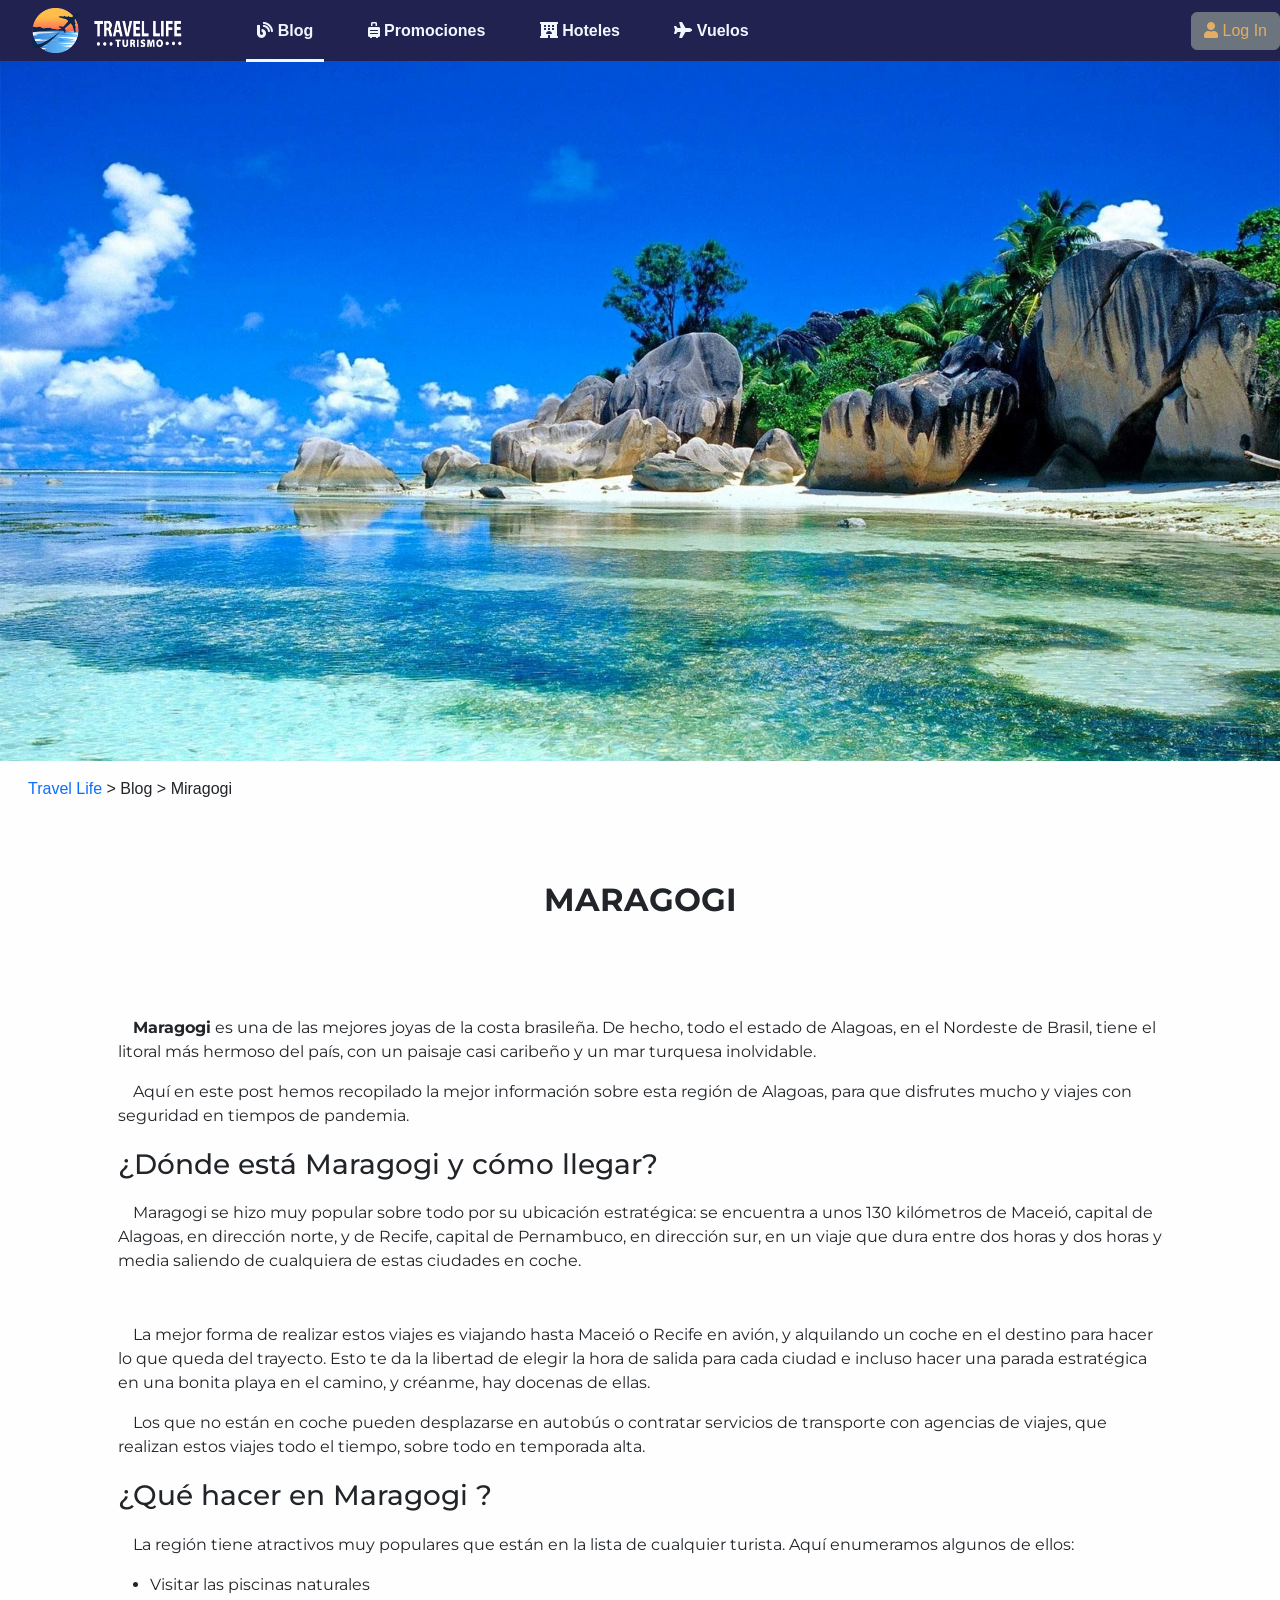
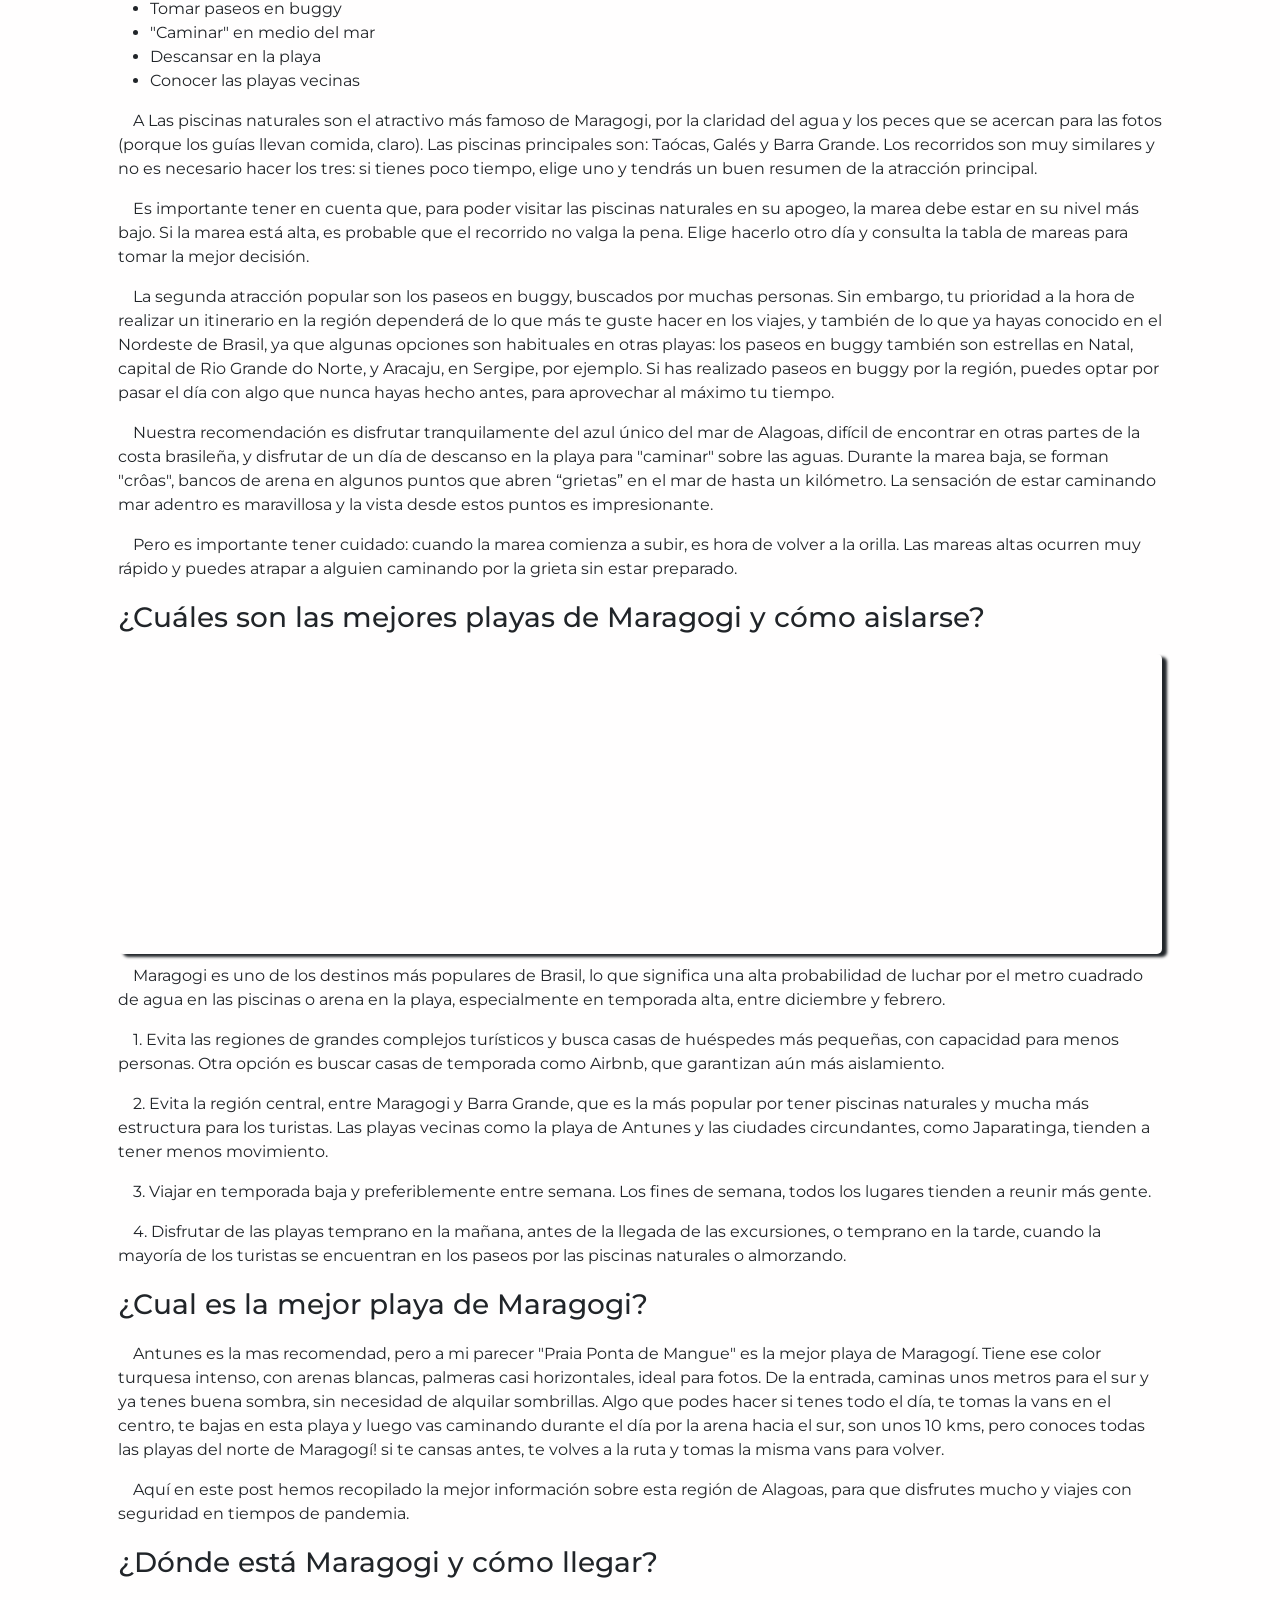
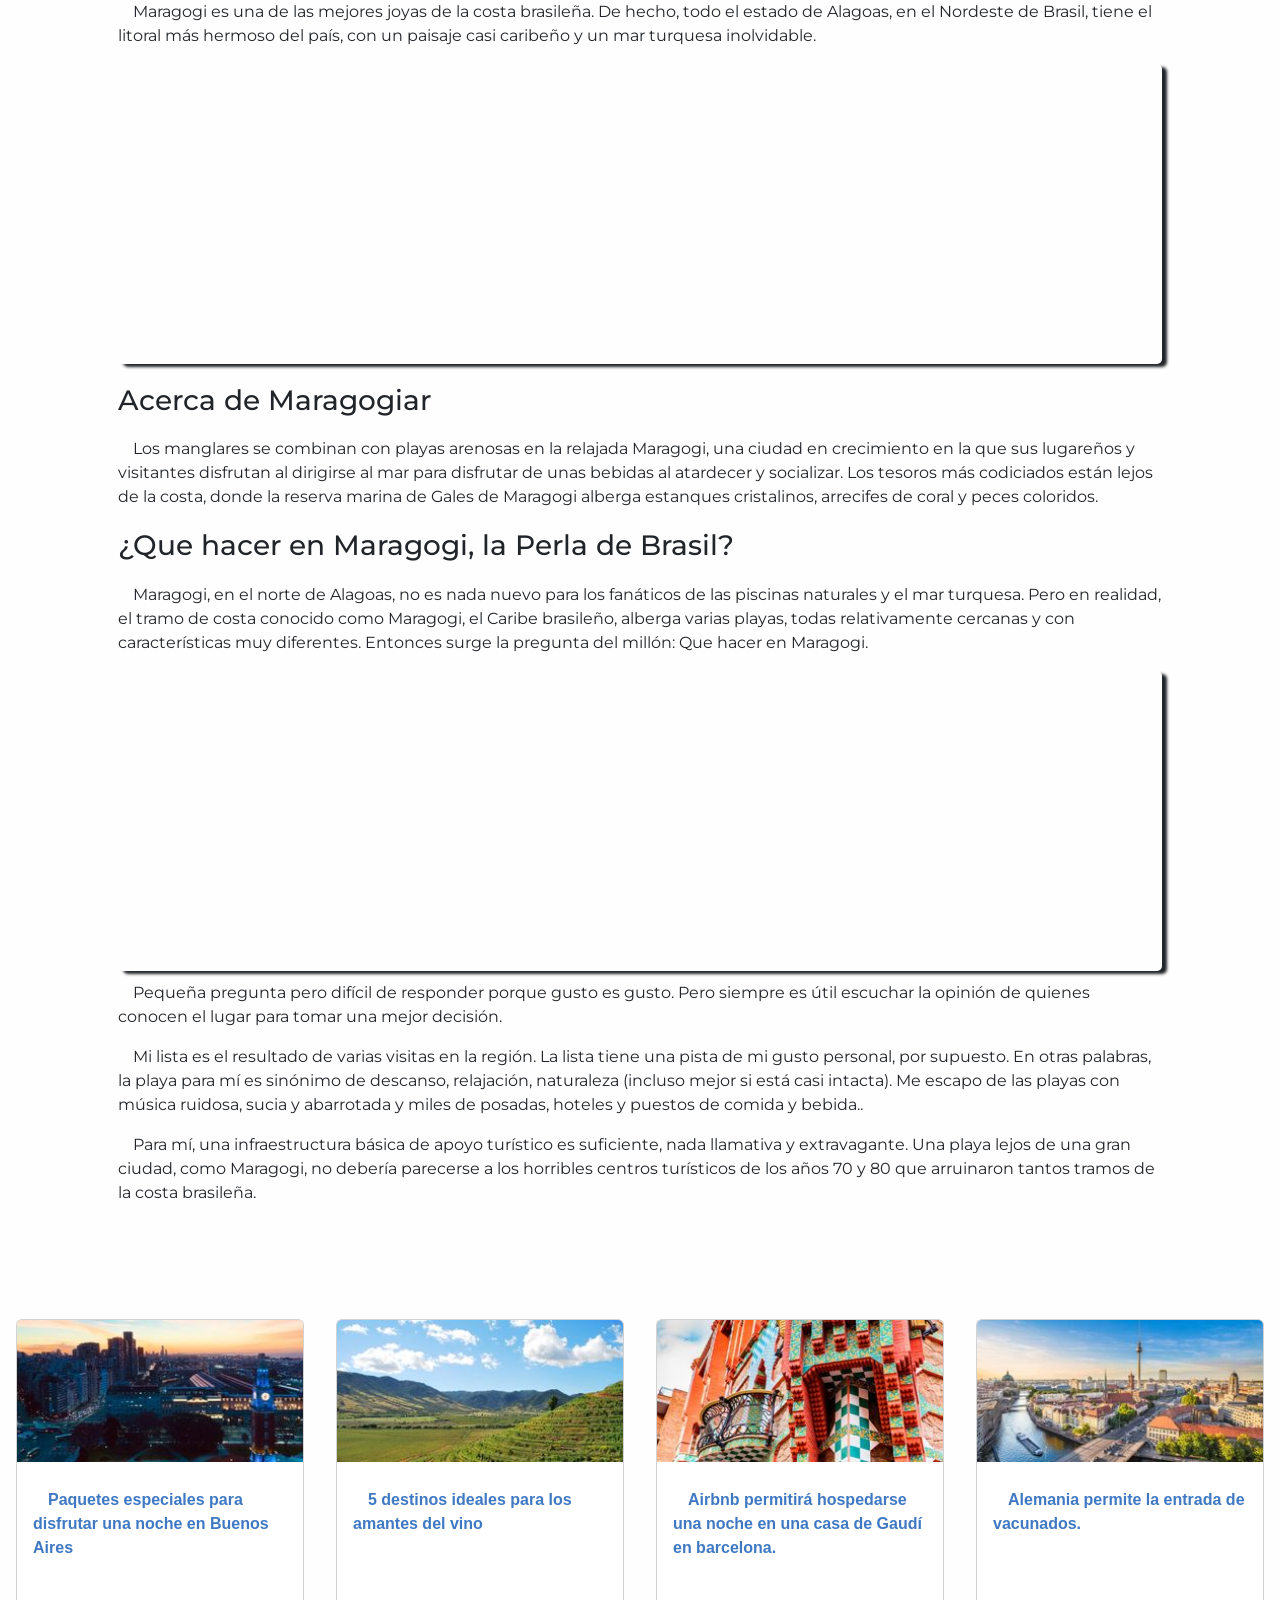
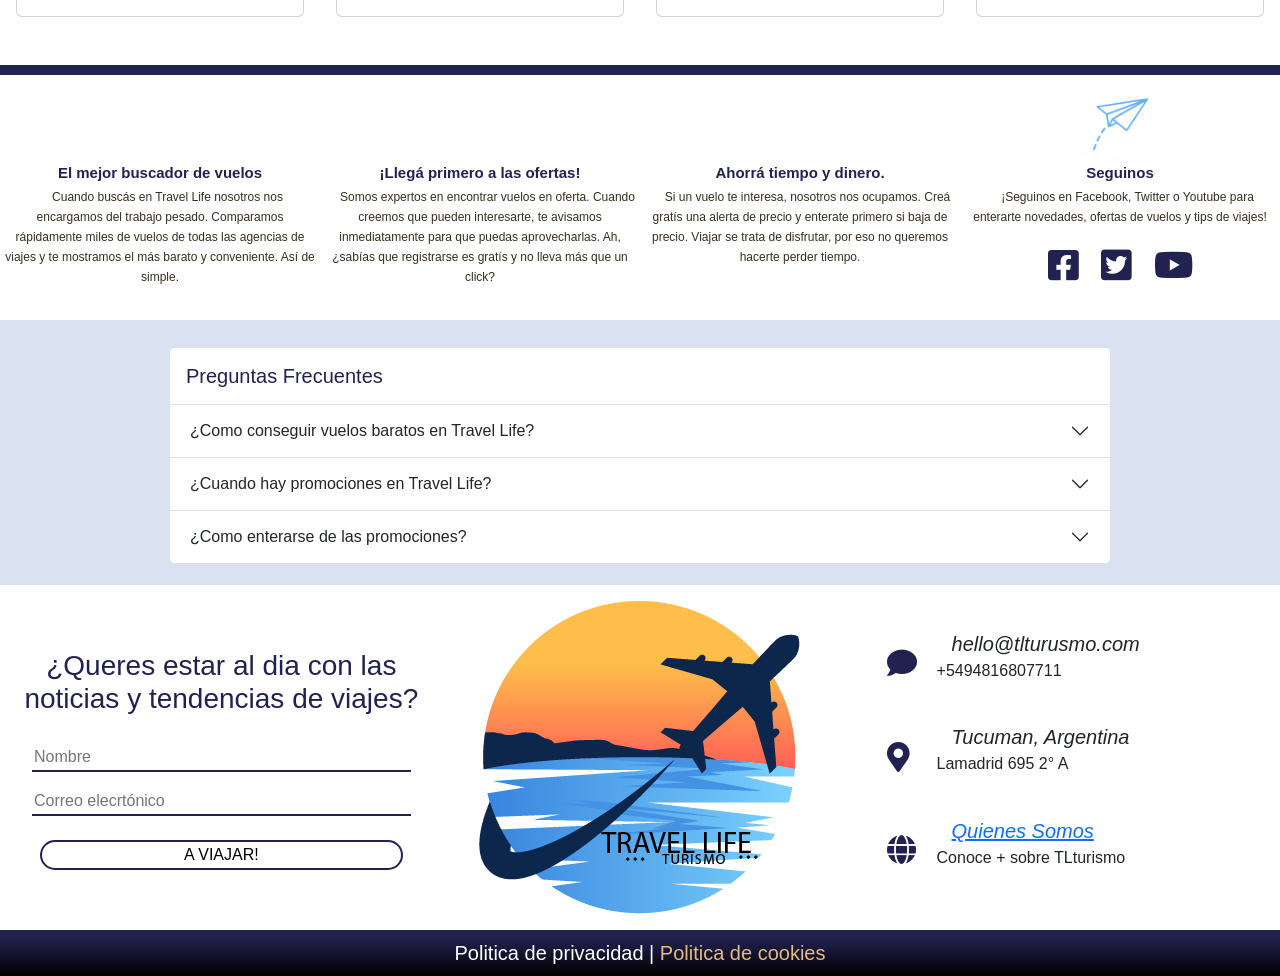
==== noticias.html @ 660c4447 "primer commit" ====
<!DOCTYPE html>
<html lang="en">

<head>

    <link rel="stylesheet" href="https://cdnjs.cloudflare.com/ajax/libs/font-awesome/5.15.3/css/all.min.css"
        integrity="sha512-iBBXm8fW90+nuLcSKlbmrPcLa0OT92xO1BIsZ+ywDWZCvqsWgccV3gFoRBv0z+8dLJgyAHIhR35VZc2oM/gI1w=="
        crossorigin="anonymous" referrerpolicy="no-referrer" />
    <link rel="preconnect" href="https://fonts.googleapis.com">
    <link rel="preconnect" href="https://fonts.gstatic.com" crossorigin>
    <link href="https://fonts.googleapis.com/css2?family=Montserrat:wght@200;300&display=swap" rel="stylesheet">
    <link rel="preconnect" href="https://fonts.googleapis.com">
    <link rel="preconnect" href="https://fonts.gstatic.com" crossorigin>
    <link href="https://fonts.googleapis.com/css2?family=Montserrat:wght@200;300&display=swap" rel="stylesheet">
    <meta charset="UTF-8">
    <meta http-equiv="X-UA-Compatible" content="IE=edge">
    <meta name="viewport" content="width=device-width, initial-scale=1.0">

    <link href="https://cdn.jsdelivr.net/npm/bootstrap@5.0.2/dist/css/bootstrap.min.css" rel="stylesheet"
        integrity="sha384-EVSTQN3/azprG1Anm3QDgpJLIm9Nao0Yz1ztcQTwFspd3yD65VohhpuuCOmLASjC" crossorigin="anonymous">
    <link rel="stylesheet" href="./noticias.css">
    <link rel="preconnect" href="https://fonts.googleapis.com">
    <link rel="preconnect" href="https://fonts.gstatic.com" crossorigin>
    <link href="https://fonts.googleapis.com/css2?family=Montserrat:wght@200&display=swap" rel="stylesheet">
    <title>TL Blog</title>
    <link rel="icon" href="./IMGProyecto/Logo/LOGO-FOOTER.png">
</head>

<body class="body">

    <!-- SECCION NAVBAR -->
    <section class="sticky-top">
        <nav class="navbar navbar-expand-lg navbar-light container-fluid barra-nav">
            <div class="me-5 ">
                <a href=""><img class="logo" src="./IMGProyecto/Logo/LOGO-NAVBAR.png" alt="logo"></a>
            </div>
            <button class="navbar-toggler bg-light" type="button" data-bs-toggle="collapse"
                data-bs-target="#navbarSupportedContent" aria-controls="navbarSupportedContent" aria-expanded="false"
                aria-label="Toggle navigation">
                <span class="navbar-toggler-icon bg-light"></span>
            </button>
            <div class="collapse navbar-collapse" id="navbarSupportedContent">
                <ul class="navbar-nav me-auto mb-2 ml-auto mb-lg-0">
                    <li class="nav-item  my-2 me-2 mx-lg-3">
                        <a class="barra-link1" href="./blog.html">
                            <i class="fas fa-blog"></i>
                            <b>Blog</b> </a>
                    </li>
                    <li class="nav-item my-2 me-2 mx-lg-3">
                        <a class="barra-link" href="./promociones.html">
                            <i class="fas fa-suitcase-rolling"></i>
                            <b>Promociones</b> </a>
                    </li>
                    <li class="nav-item my-2 me-2 mx-lg-3">
                        <a class=" barra-link" href="./hoteles.html">
                            <i class="fas fa-hotel"></i>
                            <b>Hoteles</b></a>
                    </li>
                    <li class="nav-item my-2 me-2 mx-lg-3">
                        <a class=" barra-link" href="./vuelos.html">
                            <i class="fas fa-plane"></i>
                            <b>Vuelos</b></a>
                    </li>
                </ul>
                <div>
                    <button class="btn btn-secondary" type="button" style="color: rgb(228, 173, 101);"
                        data-bs-toggle="modal" data-bs-target="#exampleModalToggle">
                        <i class="fas fa-user"></i> Log In
                    </button>
                </div>
            </div>
        </nav>
    </section>


    <header class="header1 ">
        <div class="fondo-header ">

        </div>
    </header>
    <main>
        <!-- break BLOG -->
        <div class="row m-3">
            <div class="col-lg-12">
                <a href="" style="text-decoration: none;">Travel Life</a>
                <span>></span>
                <span>Blog</span>
                <span>></span>
                <span>Miragogi</span>
            </div>
        </div>

        <article class="container p-5 ">

            <h2 class="text-center mt-3 mb-5 pb-5"><b> MARAGOGI </b></h2>
            <p>
                <b> Maragogi</b> es una de las mejores joyas de la costa brasileña. De hecho, todo el estado de Alagoas,
                en el
                Nordeste de Brasil, tiene el litoral más hermoso del país, con un paisaje casi caribeño y un mar
                turquesa inolvidable.
            </p>

            <p>Aquí en este post hemos recopilado la mejor información sobre esta región de Alagoas, para que disfrutes
                mucho y viajes con seguridad en tiempos de pandemia.</p>

            <h3>¿Dónde está Maragogi y cómo llegar?</h3>
            <p>
                Maragogi se hizo muy popular sobre todo por su ubicación estratégica: se encuentra a unos 130 kilómetros
                de Maceió, capital de Alagoas, en dirección norte, y de Recife, capital de Pernambuco, en dirección sur,
                en un viaje que dura entre dos horas y dos horas y media saliendo de cualquiera de estas ciudades en
                coche.
            </p><br>

            <p>La mejor forma de realizar estos viajes es viajando hasta Maceió o Recife en avión, y alquilando un coche
                en el destino para hacer lo que queda del trayecto. Esto te da la libertad de elegir la hora de salida
                para cada ciudad e incluso hacer una parada estratégica en una bonita playa en el camino, y créanme, hay
                docenas de ellas.</p>


            <p>
                Los que no están en coche pueden desplazarse en autobús o contratar servicios de transporte con agencias
                de viajes, que realizan estos viajes todo el tiempo, sobre todo en temporada alta.
            </p>

            <h3>¿Qué hacer en Maragogi ?</h3>



            <p>
                La región tiene atractivos muy populares que están en la lista de cualquier turista. Aquí enumeramos
                algunos de ellos:
            </p>
            <ul>
                <li>Visitar las piscinas naturales</li>
                <li>Tomar paseos en buggy</li>
                <li>"Caminar" en medio del mar</li>
                <li>Descansar en la playa</li>
                <li>Conocer las playas vecinas</li>
            </ul>

            <p>A Las piscinas naturales son el atractivo más famoso de Maragogi, por la claridad del agua y los peces
                que se acercan para las fotos (porque los guías llevan comida, claro). Las piscinas principales son:
                Taócas, Galés y Barra Grande. Los recorridos son muy similares y no es necesario hacer los tres: si
                tienes poco tiempo, elige uno y tendrás un buen resumen de la atracción principal.</p>

            <p>Es importante tener en cuenta que, para poder visitar las piscinas naturales en su apogeo, la marea debe
                estar en su nivel más bajo. Si la marea está alta, es probable que el recorrido no valga la pena. Elige
                hacerlo otro día y consulta la tabla de mareas para tomar la mejor decisión.</p>

            <p>La segunda atracción popular son los paseos en buggy, buscados por muchas personas. Sin embargo, tu
                prioridad a la hora de realizar un itinerario en la región dependerá de lo que más te guste hacer en los
                viajes, y también de lo que ya hayas conocido en el Nordeste de Brasil, ya que algunas opciones son
                habituales en otras playas: los paseos en buggy también son estrellas en Natal, capital de Rio Grande do
                Norte, y Aracaju, en Sergipe, por ejemplo. Si has realizado paseos en buggy por la región, puedes optar
                por pasar el día con algo que nunca hayas hecho antes, para aprovechar al máximo tu tiempo.</p>

            <p>Nuestra recomendación es disfrutar tranquilamente del azul único del mar de Alagoas, difícil de encontrar
                en otras partes de la costa brasileña, y disfrutar de un día de descanso en la playa para "caminar"
                sobre las aguas. Durante la marea baja, se forman "crôas", bancos de arena en algunos puntos que abren
                “grietas” en el mar de hasta un kilómetro. La sensación de estar caminando mar adentro es maravillosa y
                la vista desde estos puntos es impresionante.</p>


            <p>Pero es importante tener cuidado: cuando la marea comienza a subir, es hora de volver a la orilla. Las
                mareas altas ocurren muy rápido y puedes atrapar a alguien caminando por la grieta sin estar preparado.
            </p>

            <h3>¿Cuáles son las mejores playas de Maragogi y cómo aislarse?</h3>
            <div class="paralax">

            </div>
            <p>
                Maragogi es uno de los destinos más populares de Brasil, lo que significa una alta probabilidad de
                luchar por el metro cuadrado de agua en las piscinas o arena en la playa, especialmente en temporada
                alta, entre diciembre y febrero.
            </p>

            <p>1. Evita las regiones de grandes complejos turísticos y busca casas de huéspedes más pequeñas, con
                capacidad para menos personas. Otra opción es buscar casas de temporada como Airbnb, que garantizan aún
                más aislamiento.</p>
            <p>2. Evita la región central, entre Maragogi y Barra Grande, que es la más popular por tener piscinas
                naturales y mucha más estructura para los turistas. Las playas vecinas como la playa de Antunes y las
                ciudades circundantes, como Japaratinga, tienden a tener menos movimiento.</p>
            <p>3. Viajar en temporada baja y preferiblemente entre semana. Los fines de semana, todos los lugares
                tienden a reunir más gente.</p>
            <p>4. Disfrutar de las playas temprano en la mañana, antes de la llegada de las excursiones, o temprano en
                la tarde, cuando la mayoría de los turistas se encuentran en los paseos por las piscinas naturales o
                almorzando.</p>

            <h3>¿Cual es la mejor playa de Maragogi?</h3>
            <p>
                Antunes es la mas recomendad, pero a mi parecer "Praia Ponta de Mangue" es la mejor playa de Maragogí.
                Tiene ese color turquesa intenso, con arenas blancas, palmeras casi horizontales, ideal para fotos.
                De la entrada, caminas unos metros para el sur y ya tenes buena sombra, sin necesidad de alquilar
                sombrillas.
                Algo que podes hacer si tenes todo el día, te tomas la vans en el centro, te bajas en esta playa y luego
                vas caminando durante el día por la arena hacia el sur, son unos 10 kms, pero conoces todas las playas
                del norte de Maragogí! si te cansas antes, te volves a la ruta y tomas la misma vans para volver.
            </p>

            <p>Aquí en este post hemos recopilado la mejor información sobre esta región de Alagoas, para que disfrutes
                mucho y viajes con seguridad en tiempos de pandemia.</p>

            <h3>¿Dónde está Maragogi y cómo llegar?</h3>
            <p>
                Maragogi es una de las mejores joyas de la costa brasileña. De hecho, todo el estado de Alagoas, en el
                Nordeste de Brasil, tiene el litoral más hermoso del país, con un paisaje casi caribeño y un mar
                turquesa inolvidable.
            </p>
            <div class="paralax2">

            </div>


            <h3>Acerca de Maragogiar</h3>
            <p>
                Los manglares se combinan con playas arenosas en la relajada Maragogi, una ciudad en crecimiento en la
                que sus lugareños y visitantes disfrutan al dirigirse al mar para disfrutar de unas bebidas al atardecer
                y socializar. Los tesoros más codiciados están lejos de la costa, donde la reserva marina de Gales de
                Maragogi alberga estanques cristalinos, arrecifes de coral y peces coloridos.
            </p>



            <h3>¿Que hacer en Maragogi, la Perla de Brasil?</h3>
            <p>
                Maragogi, en el norte de Alagoas, no es nada nuevo para los fanáticos de las piscinas naturales y el mar
                turquesa. Pero en realidad, el tramo de costa conocido como Maragogi, el Caribe brasileño, alberga
                varias playas, todas relativamente cercanas y con características muy diferentes. Entonces surge la
                pregunta del millón: Que hacer en Maragogi.
            </p>
            <div class="paralax3">

            </div>
            <p>Pequeña pregunta pero difícil de responder porque gusto es gusto. Pero siempre es útil escuchar la
                opinión de quienes conocen el lugar para tomar una mejor decisión.</p>


            <p>Mi lista es el resultado de varias visitas en la región. La lista tiene una pista de mi gusto personal,
                por supuesto. En otras palabras, la playa para mí es sinónimo de descanso, relajación, naturaleza
                (incluso mejor si está casi intacta). Me escapo de las playas con música ruidosa, sucia y abarrotada y
                miles de posadas, hoteles y puestos de comida y bebida..</p>


            <p>Para mí, una infraestructura básica de apoyo turístico es suficiente, nada llamativa y extravagante. Una
                playa lejos de una gran ciudad, como Maragogi, no debería parecerse a los horribles centros turísticos
                de los años 70 y 80 que arruinaron tantos tramos de la costa brasileña.</p>

        </article>




        <div class=" d-flex  justify-content-center card-container flex-wrap">

            <div class="card ms-3 me-3 mb-5" style="width: 18rem;">
                <img src="/cardsbuscar/imagecard1.jpg" class="card-img-top" alt="...">
                <div class="card-body">
                    <p class="card-text ">Paquetes especiales para disfrutar una noche en Buenos Aires</p><br>

                </div>
            </div>


            <div class="card ms-3 me-3 mb-5" style="width: 18rem;">
                <img src="./cardsbuscar/imagencard2.jpg" class="card-img-top" alt="...">
                <div class="card-body">
                    <p class="card-text">5 destinos ideales para los amantes del vino</p>

                </div>
            </div>


            <div class="card ms-3 me-3 mb-5" style="width: 18rem;">
                <img src="/cardsbuscar/imagecard3.jpg" class="card-img-top" alt="...">
                <div class="card-body">
                    <p class="card-text">Airbnb permitirá hospedarse una noche en una casa de Gaudí en
                        barcelona.</p>

                </div>
            </div>


            <div class="card ms-3 me-3 mb-5" style="width: 18rem;">
                <img src="./cardsbuscar/imagecard4.jpg" class="card-img-top" alt="...">
                <div class="card-body">
                    <p class="card-text">Alemania permite la entrada de vacunados.</p>

                </div>
            </div>

        </div>




        </section>


        <!-- Modal de LOGIN -->
        <div class="modal fade" id="exampleModalToggle" aria-hidden="true" aria-labelledby="exampleModalToggleLabel"
            tabindex="-1">
            <div class="modal-dialog modal-dialog-centered">
                <div class="modal-content">
                    <div class="modal-header">
                        <h5 class="modal-title" id="exampleModalToggleLabel"><b>Bienvenido! Comienza a Viajar</b></h5>
                        <button type="button" class="btn-close" data-bs-dismiss="modal" aria-label="Close"></button>
                    </div>
                    <div class="modal-body">
                        <div class="d-grid gap-3 col-10 mx-auto">
                            <button class="btn btn-primary" type="button"><a class="m-1 text-white"
                                    href="https://es-es.facebook.com/" target="_blank"><i
                                        class="fab fa-facebook-square"></i></a>Ingresa con
                                Facebook</button>
                            <button class="btn btn-danger" type="button"><a class="m-1 text-white"
                                    href="https://accounts.google.com/" target="_blank"><i
                                        class="fab fa-google"></i></a>Ingresa con Google</button>
                                        <button class="btn btn-dark" type="button"><a class="m-1 text-white"
                                            target="_blank"></a>Ingresa con Usuario</button>
                            <button class="btn btn-secondary" data-bs-toggle="modal" data-bs-target="#exampleModal"
                                data-bs-dismiss="modal">Registrate</button>
                        </div>
                    </div>
                </div>
            </div>
        </div>
        <!-- modal -->
        <div class="modal fade  " id="exampleModal" tabindex="-1" aria-labelledby="exampleModalLabel"
            aria-hidden="true">
            <div class="modal-dialog  modal-fullscreen d-flex justify-content-center ">

                <div class="modal-content modal-b fondo-1 ">


                    <div class="modal-body flex-wrap w-100 d-flex justify-content-center align-items-center">

                        <img class="modal2 d-flex slide-right" src="./imagenes/a65aa23b39a51b0ecac944068a03dc9f.png"
                            alt="">
                        <!-- FORM -->
                        <div>
                            <div class="modal-header">
                                <h5 class="modal-title" id="exampleModalToggleLabel2"><b>!No falta nada! Completa tus
                                        datos</b></h5>
                            </div>
                            <form>
                                <div class="modal-body">
                                    <div class="mb-3">
                                        <label for="formGroupExampleInput" class="form-label">Nombre y Apellido</label>
                                        <input type="text" class="form-control" id="formGroupExampleInput"
                                            placeholder="" required>
                                    </div>
                                    <div class="mb-3">
                                        <label for="formGroupExampleInput" class="form-label">Correo Electrónico</label>
                                        <input type="email" class="form-control" id="formGroupExampleInput"
                                            placeholder="" required>
                                    </div>
                                    <div class="mb-3">
                                        <label for="formGroupExampleInput" class="form-label">Elige tu
                                            contraseña</label>
                                        <input type="password" class="form-control" id="formGroupExampleInput"
                                            placeholder="" required>
                                    </div>
                                    <div class="mb-3">
                                        <label for="formGroupExampleInput" class="form-label">Confirma tu
                                            contraseña</label>
                                        <input type="password" class="form-control" id="formGroupExampleInput"
                                            placeholder="" required>
                                    </div>
                                    <div class="form-check">
                                        <input class="form-check-input" type="checkbox" value="" id="flexCheckChecked"
                                            checked>
                                        <label class="form-check-label" for="flexCheckChecked">
                                            Quiero recibir ofertas y promociones a mi correo
                                        </label>
                                    </div>
                                </div>
                                <div class="modal-footer">
                                    <button type="submit" class="button-foot">A
                                        VIAJAR!</button>
                                </div>
                            </form>
                        </div>

                    </div>

                    <div>
                        <button type="button" class="btn btn-secondary" data-bs-dismiss="modal">Cerrar</button>

                    </div>
                </div>
            </div>
        </div>



    </main>


    <!-- FOOTER -->
    <footer class="container-fluid p-0 m-0 row justify-content-center">
        <!-- FOOTER-SOCIAL -->
        <div class="explainer-footer row justify-content-between row-cols-md-4 row-cols-1 pt-2 pb-2 px-0 m-0">
            <div class=" d-flex flex-column flex-grow-1 align-items-center text-center pt-5 pt-md-3  p-1">
                <img src="./IMGProyecto/Footer/busca (1).avif" alt="">
                <h2>El mejor buscador de vuelos</h2>
                <p>Cuando buscás en Travel Life nosotros nos encargamos del trabajo pesado. Comparamos rápidamente
                    miles
                    de vuelos de todas las agencias de viajes y te mostramos el más barato y conveniente. Así de
                    simple.
                </p>
            </div>
            <div class=" d-flex flex-column flex-grow-1 align-items-center text-center pt-3 p-1">
                <img src="./IMGProyecto/Footer/llega.avif" alt="">
                <h2>¡Llegá primero a las ofertas!</h2>
                <p>Somos expertos en encontrar vuelos en oferta.
                    Cuando creemos que pueden interesarte, te avisamos inmediatamente para que puedas aprovecharlas.
                    Ah,
                    ¿sabías que registrarse es gratís y no lleva más que un click?
                </p>
            </div>
            <div class=" d-flex flex-column flex-grow-1 align-items-center text-center pt-3 p-1">
                <img src="./IMGProyecto/Footer/ahorra.avif" alt="">
                <h2>Ahorrá tiempo y dinero.</h2>
                <p>Si un vuelo te interesa, nosotros nos ocupamos. Creá gratís una alerta de precio y enterate
                    primero
                    si baja de precio. Viajar se trata de disfrutar, por eso no queremos hacerte perder tiempo.
                </p>
            </div>
            <div class=" d-flex flex-column flex-grow-1 align-items-center text-center pt-3 p-1">
                <img src="./IMGProyecto/Footer/seguinos.avif" alt="">
                <h2>Seguinos</h2>
                <p>¡Seguinos en Facebook, Twitter o Youtube para enterarte novedades, ofertas de vuelos y tips de
                    viajes!
                </p>
                <div class="icons-foot d-flex pb-3 ">
                    <a href=""><i class="fab fa-facebook-square"></i></a>
                    <a href=""><i class="fab fa-twitter-square"></i></a>
                    <a href=""><i class="fab fa-youtube"></i></a>
                </div>
            </div>

        </div>
        <!-- ACOORDION FOOTER -->
        <div style="background-color: #dae1f0;" class="d-flex justify-content-center pb-5">
            <div class="accordion h-75 w-75 m-0 px-0 my-auto rounded-3" id="accordionExample">
                <div class="accordion-item">
                    <h5 class="accordion-header px-3 py-3" style="color: #222250;">
                        Preguntas Frecuentes
                    </h5>
                </div>
                <div class="accordion-item">
                    <h5 class="accordion-header" id="headingOne">
                        <button class="accordion-button collapsed" type="button" data-bs-toggle="collapse"
                            data-bs-target="#collapseOne" aria-expanded="true" aria-controls="collapseOne">
                            ¿Como conseguir vuelos baratos en Travel Life?
                        </button>
                    </h5>
                    <div id="collapseOne" class="accordion-collapse collapse " aria-labelledby="headingOne"
                        data-bs-parent="#accordionExample">
                        <div class="accordion-body" style="color:  rgb(56, 46, 32); font-size: 13px">
                            Para conseguir vuelos baratos en Travel Life, lo primero que tenés que hacer es
                            registrarte
                            desde el sitio con tu email o descargarte nuestra App para que te lleguen todas las
                            alertas
                            de vuelos baratos que mandamos. Además, también podés crearte alertas personalizadas que
                            te
                            avisen cuando el vuelo que querés comprar baja de precio.
                        </div>
                    </div>
                </div>
                <div class="accordion-item">
                    <h2 class="accordion-header" id="headingTwo">
                        <button class="accordion-button collapsed" type="button" data-bs-toggle="collapse"
                            data-bs-target="#collapseTwo" aria-expanded="false" aria-controls="collapseTwo">
                            ¿Cuando hay promociones en Travel Life?
                        </button>
                    </h2>
                    <div id="collapseTwo" class="accordion-collapse collapse" aria-labelledby="headingTwo"
                        data-bs-parent="#accordionExample">
                        <div class="accordion-body" style="color: rgb(56, 46, 32); font-size: 13px;">
                            Las promociones aéreas dependen de las agencias y aerolíneas. En Travel Life estamos
                            constantemente detectando las mejores promociones aéreas y enviándoselas a nuestros
                            usuarios
                            para que puedan aprovecharlas.
                        </div>
                    </div>
                </div>
                <div class="accordion-item">
                    <h2 class="accordion-header" id="headingThree">
                        <button class="accordion-button collapsed" type="button" data-bs-toggle="collapse"
                            data-bs-target="#collapseThree" aria-expanded="false" aria-controls="collapseThree">
                            ¿Como enterarse de las promociones?
                        </button>
                    </h2>
                    <div id="collapseThree" class="accordion-collapse collapse" aria-labelledby="headingThree"
                        data-bs-parent="#accordionExample">
                        <div class="accordion-body" style="color:rgb(56, 46, 32); font-size: 13px;">
                            Para enterarte de las mejores promociones, te sugerimos registrarte desde el sitio o
                            descargarte la App para recibir las alertas de vuelos baratos que enviamos.
                        </div>
                    </div>
                </div>
            </div>
        </div>
        <!-- FOOTER-ALL -->
        <div class="footer-all row row-cols-lg-3 row-cols-1 py-3 m-0">
            <div class="d-flex flex-column justify-content-lg-center justify-content-start me-lg-0">
                <h3 style="text-align: center; color:#222250 ;">¿Queres estar al dia con las noticias y tendencias
                    de
                    viajes?</h3>
                <form class="d-flex flex-column pe-5 pe-lg-0 ">
                    <input class="m-2 input-foot" type="text" placeholder="Nombre" aria-label="Nombre" name="name">
                    <input class="m-2 input-foot " type="text " placeholder="Correo elecrtónico"
                        aria-label="Correo electrónico" name="email">
                    <button type="button" data-bs-toggle="tooltip" data-bs-placement="bottom"
                        title="Al hacer Click recibiras noticias semanales. Genial!" class="m-3 button-foot">A
                        VIAJAR!</button>
                </form>
            </div>
            <div class="d-flex justify-content-center align-items-center ">
                <img src="./nabar/LOGO-FOOTER.png" alt="">
            </div>
            <div class="row my-3 p-0">
                <div
                    class=" justify-content-center align-items-center col-lg-12 col-md-4 col-12 ms-4 ms-md-0  p-0 row ">
                    <div class="col-2 icon-foot"><i class="fas fa-comment "></i></div>
                    <p class="col-9"> <i style="font-size: 20px;"> hello@tlturusmo.com</i>
                        <br>
                        <span>+5494816807711</span>
                    </p>
                </div>
                <div class="justify-content-center align-items-center  col-lg-12 col-md-4 col-12 ms-4 ms-md-0  p-0 row">
                    <div class="col-2 icon-foot"><i class="fas fa-map-marker-alt"></i></div>
                    <p class="col-9"> <i style="font-size: 20px;"> Tucuman, Argentina</i>
                        <br>
                        <span>Lamadrid 695 2° A</span>
                    </p>
                </div>
                <div class="justify-content-center align-items-center  col-lg-12 col-md-4 col-12 ms-4 ms-md-0 p-0 row">
                    <div class="col-2 icon-foot"><i class="fas fa-globe"></i></div>
                    <p class="col-9"> <i style="font-size: 20px;"><a href="" data-bs-toggle="offcanvas"
                                data-bs-target="#offcanvasBottom" aria-controls="offcanvasBottom">Quienes Somos</a>
                        </i>
                        <br>
                        <span>Conoce + sobre TLturismo </span>
                    </p>
                </div>
            </div>
        </div>

        <!-- FOOTER-LEGAL -->
        <div class="footer-legal py-2">
            <a class="text-white" href="" target="_blank">Politica de privacidad</a>
            |
            <a class="coockies-a " href="" target="_blank">Politica de cookies</a>
        </div>

    </footer>

    <!-- SECCION NOSOTROS EN OFFCANVAS -->
    <section>
        <div class="offcanvas offcanvas-bottom" tabindex="-1" id="offcanvasBottom"
            aria-labelledby="offcanvasBottomLabel" style="background-color: #dae1f0; height: 480px;">
            <div class="offcanvas-header">
                <h3 class="offcanvas-title " id="offcanvasBottomLabel">Quienes Somos </h3>
                <button type="button" class="btn-close text-reset" data-bs-dismiss="offcanvas"
                    aria-label="Close"></button>
            </div>
            <hr>
            <div class="offcanvas-body small">
                <h4>Nosotros encontramos el mejor precio para tu viaje!</h4>
                <h4>Travel Life compara los precios de todos los sitios de viajes en una sola búsqueda, encontrando
                    los
                    mejores resultados.

                    Existen cientos de sitios de viajes con distintos precios y promociones en todo el mundo.
                    Travel Life te permite encontrar el mejor precio para tu viaje entre todas las opciones
                    disponibles.
                    En pocas palabras, es un motor de búsqueda que te permite ahorrar tiempo y dinero a la hora de
                    planificar tu viaje.</h4>
                <h4>¡Registrate en nuestro sitio o descargá nuestra App para recibir las mejores ofertas en Vuelos,
                    Hoteles, Paquetes y más!
                </h4>
                <hr>
                <h5> ¿Quien realmente somos?</h5>
                <h5>Somos tres alumnos de Rolling Code School, Max, Nico y Rodri, y este es nuestro primer proyecto
                    grupal en el que utilizamos Boostrap, trello y GitHub.</h5>
                <h5>Gracias por visitar nuestra pagina web!!!!</h5>
            </div>
        </div>
    </section>




    <!-- modal -->
    <div class="modal fade m-0  " id="exampleModal" tabindex="-1" aria-labelledby="exampleModalLabel"
        aria-hidden="true">
        <div class="modal-dialog  modal-fullscreen d-flex justify-content-center ">

            <div class="modal-content modal-b fondo-1 ">


                <div class="modal-body flex-wrap  d-flex justify-content-center align-items-center">

                    <img class="modal2 d-flex slide-right " src="./nabar/a65aa23b39a51b0ecac944068a03dc9f.png" alt="">

                    <form class="form-opacidad">
                        <div class="mb-3">
                            <label for="exampleInputEmail1" class="form-label">Email address</label>
                            <input type="email" class="form-control" id="exampleInputEmail1"
                                aria-describedby="emailHelp">
                            <div id="emailHelp" class="form-text">We'll never share your email with anyone else.
                            </div>
                        </div>
                        <div class="mb-3">
                            <label for="exampleInputPassword1" class="form-label">Password</label>
                            <input type="password" class="form-control" id="exampleInputPassword1">
                        </div>
                        <div class="mb-3 form-check">
                            <input type="checkbox" class="form-check-input" id="exampleCheck1">

                            <label class="form-check-label " for="exampleCheck1">Check me out</label>
                        </div>
                        <button type="submit" class="btn btn-form btn-primary">Submit</button>
                    </form>


                </div>

                <div>
                    <button type="button" class="btn btn-secondary" data-bs-dismiss="modal">Close</button>
                    <button type="button" class="btn btn-primary">Save</button>
                </div>
            </div>
        </div>
    </div>


    </div>
    <!-- fin modal -->



















    <script src="https://cdn.jsdelivr.net/npm/bootstrap@5.0.2/dist/js/bootstrap.bundle.min.js"
        integrity="sha384-MrcW6ZMFYlzcLA8Nl+NtUVF0sA7MsXsP1UyJoMp4YLEuNSfAP+JcXn/tWtIaxVXM"
        crossorigin="anonymous"></script>
</body>

</html>
---- noticias.css ----
* {
    box-sizing: border-box;
}

body {
    font-family: Arial, Helvetica, sans-serif;
    background-color: rgb(255, 254, 254);
}

/* NAVBAR */
.logo {
    width: 150px;
    margin-left: 2rem;
}

.barra-nav {
    background-color: #222250;
}
.navbar .navbar-nav .barra-link:hover {
    color: aliceblue;
}

@media only screen and (min-width: 960px) {
    .navbar .navbar-nav .barra-link {
        padding: 1.44em 0.7em;
    }
    .navbar {
        padding: 1;
    }
    .navbar .navbar-brand {
        padding: 1 0.7em;
    }
}
.navbar .navbar-nav .barra-link {
    position: relative;
}
.navbar .navbar-nav .barra-link::after {
    position: absolute;
    bottom: 0;
    left: 0;
    right: 0;
    margin: auto;
    background-color: aliceblue;
    color: transparent;
    width: 0%;
    content: "";
    height: 3px;
    transition: all 0.3s;
}
.navbar .navbar-nav .barra-link:hover:after {
    width: 100%;
}
.barra-link {
    text-decoration: none;
    color: aliceblue;
}

/* link promociones */
.navbar .navbar-nav .barra-link1:hover {
    color: aliceblue;
}

@media only screen and (min-width: 992px) {
    .navbar .navbar-nav .barra-link1 {
        padding: 1.44em 0.7em;
    }
    .navbar {
        padding: 1;
    }
    .navbar .navbar-brand {
        padding: 1 0.7em;
    }
}
.navbar .navbar-nav .barra-link1 {
    position: relative;
}
.navbar .navbar-nav .barra-link1::after {
    position: absolute;
    bottom: 0;
    left: 0;
    right: 0;
    margin: auto;
    background-color: aliceblue;
    color: transparent;
    width: 0%;
    content: "";
    height: 3px;
    transition: all 0.4s;
}
.navbar .navbar-nav .barra-link1:link:after {
    width: 100%;
}
.barra-link1 {
    text-decoration: none;
    color: aliceblue;
}




/* header */
.container {
    margin-bottom: 50px;
    font-family: "Montserrat", sans-serif;
}

.fondo-header {
    background-image: url(./header/fondo2.jpg);
    height: 700px;
    width: 100%;
    background-repeat: no-repeat;
    background-size: cover;
    background-position: center;
}

.paralax {
    background: url(./header/maragogi3.jpg) no-repeat center;
    background-attachment: fixed;
    height: 300px;
    width: 100%;
    background-size: cover;
    border-radius: 5px;
    box-shadow: 5px 3px 3px;
}
.paralax2 {
    background: url(./header/1023070.jpg) no-repeat center;
    background-attachment: fixed;
    height: 300px;
    width: 100%;
    background-size: cover;
    border-radius: 5px;
    box-shadow: 5px 3px 3px;
}
.paralax3 {
    background: url(./header/Tropical-landscape-palm-trees-houses-sea-beach-stones_1920x1080.jpg) no-repeat center;
    background-attachment: fixed;
    height: 300px;
    width: 100%;
    background-size: cover;
    border-radius: 5px;
    box-shadow: 5px 3px 3px;
}

p {
    margin-top: 10px;
    text-indent: 15px;
}

h3 {
    margin-top: 20px;
    margin-bottom: 20px;
}

/* seccion buscar */
.card-container {
    overflow: hidden;
}

.card-text {
    font-weight: 700;
    color: #3f78c3;
}

/* FOOTER */
/* explainer-footer */
.explainer-footer {
    background: rgb(34, 34, 80);
    background: linear-gradient(180deg, rgba(34, 34, 80, 1) 4%, rgba(255, 255, 255, 1) 4%, rgba(255, 255, 255, 1) 96%);
}

.explainer-footer img {
    height: 70px;
    vertical-align: middle;
    border: 0em;
}
.explainer-footer h2 {
    margin: 0em;
    font-weight: 600;
    padding: 5px 0;
    color: #222250;
    font-size: 15px;
}
.explainer-footer p {
    color: rgb(56, 46, 32);
    line-height: 20px;
    font-size: 12px;
    font-weight: 400;
    margin: 0 0 10px;
}
.icons-foot a i {
    font-size: 35px;
    margin: 5px 6px;
    padding: 5px;
    color: #222250;
}
/* foooter-legal */
.footer-legal {
    background: rgb(34, 34, 80);
    background: linear-gradient(180deg, rgba(34, 34, 80, 1) 16%, rgba(0, 0, 0, 1) 100%);
    text-align: center;
    font-size: 20px;
    color: white;
}
.footer-legal a {
    text-decoration: none;
}
.coockies-a {
    color: rgb(228, 187, 133);
}
.coockies-a:hover {
    color: #ffffff;
}
/* footer-all */
.footer-all {
    background-color: #ffffff;
}
/* FORM-FOOT */
.input-foot {
    background-color: transparent;
    border: none;
    border-bottom: solid 2px #222250;
}

.input-foot:hover {
    transform: scale(105%);
}
.input-foot:active {
    outline: none;
}
.input-foot:focus {
    outline: none;
}
.button-foot {
    background-color: transparent;
    border: solid 2px #222250;
    border-radius: 1rem;
    transition: 0.4s;
}
.button-foot:hover {
    color: antiquewhite;
    background-color: #222250;
}

/*CONTACTO-FOOT*/
.icon-foot {
    text-align: end;
    font-size: 30px;
    color: #222250;
    padding: 0 2rem;
}

/* modal login */
.fondo-1 {
    background-image: url(./nabar/fondomodal.jpg);
    background-size: cover;
}
.slide-right {
    
    width: 500px;
    height: 300px;
}

.slide-right {
    -webkit-animation: slide-right 1.5s cubic-bezier(0.25, 0.46, 0.45, 0.94) both;
    animation: slide-right 1.5s cubic-bezier(0.25, 0.46, 0.45, 0.94) both;
}

@keyframes slide-right {
    0% {
        -webkit-transform: translateX(-500px);
        transform: translateX(-500px);
    }
    100% {
        -webkit-transform: translateX(0px);
        transform: translateX(0px);
    }
}
.btn-form {
    padding: 0;
    font-size: 15px;
}

.form-opacidad {
    
    padding-left: 50px;
    animation: opacidad 5s;
}

@keyframes opacidad {
    0% {
        opacity: 0;
    }
    100% {
        opacity: 1;
    }
}
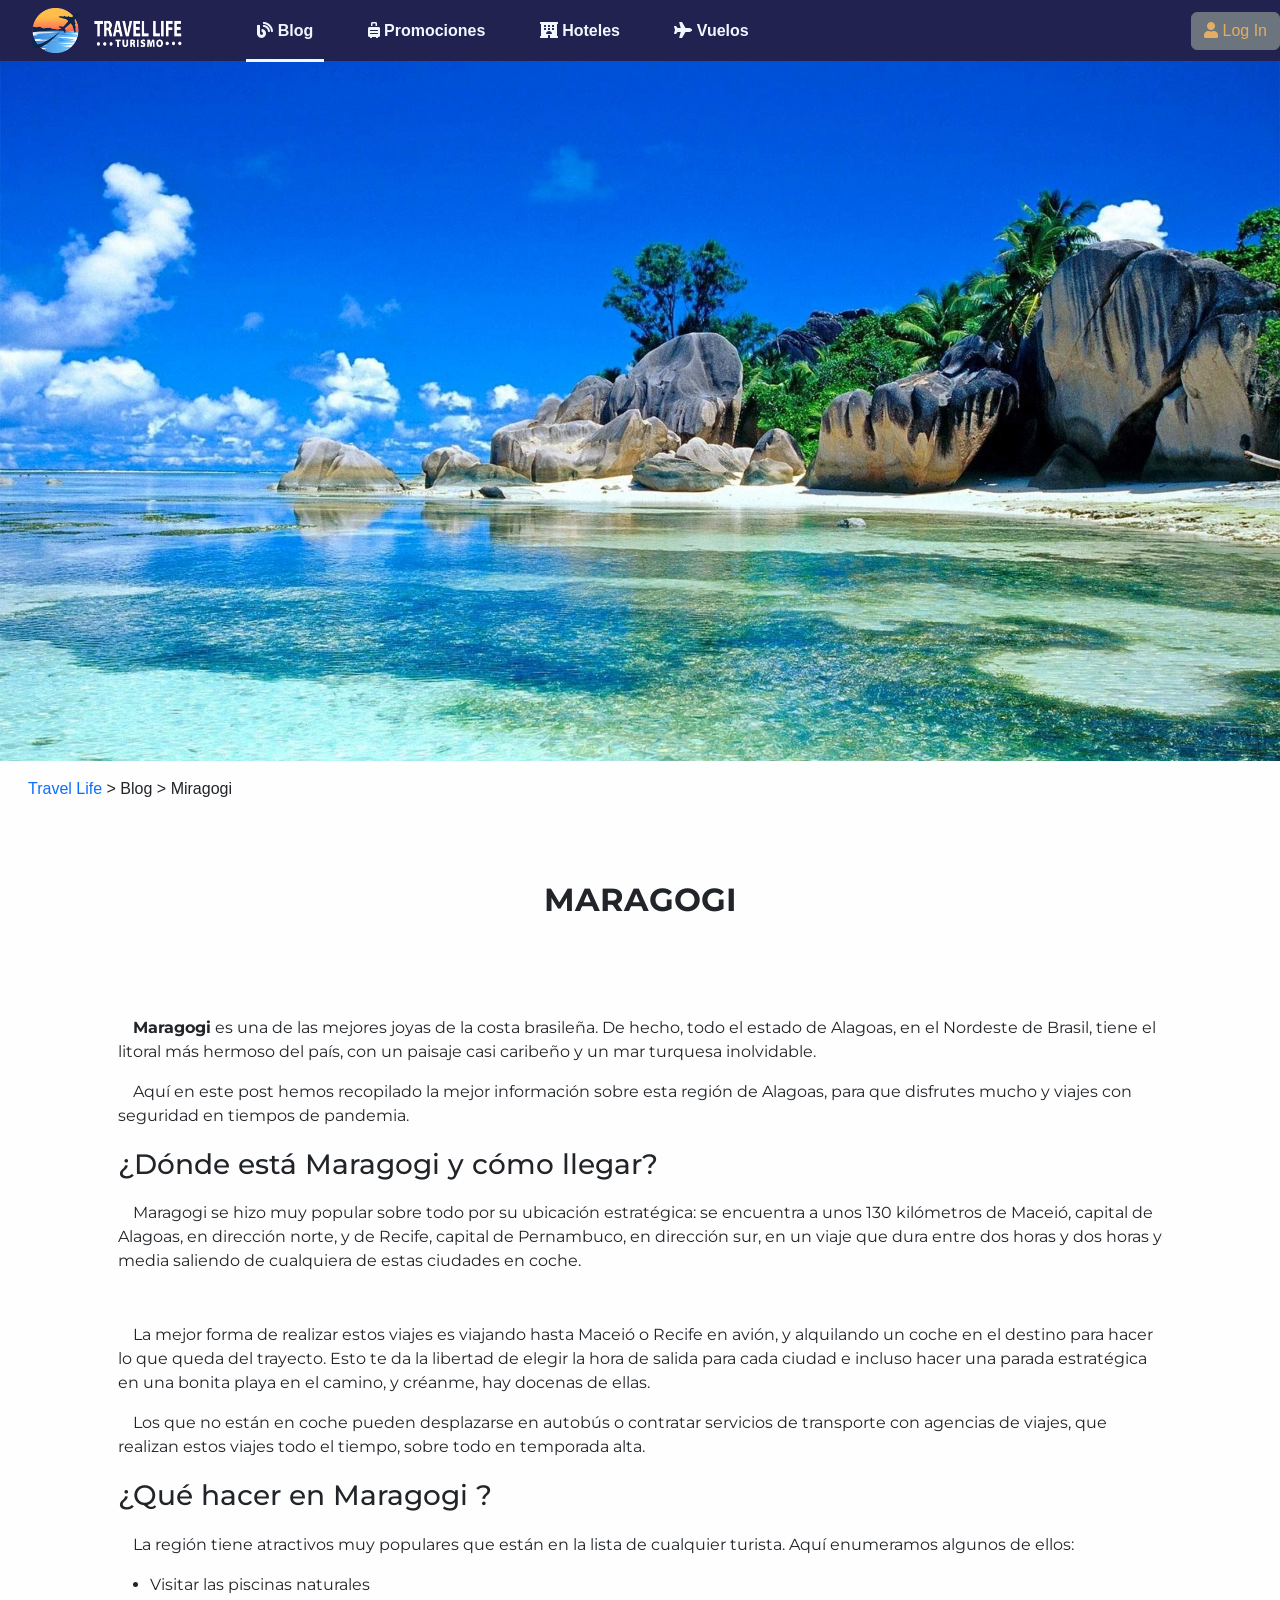
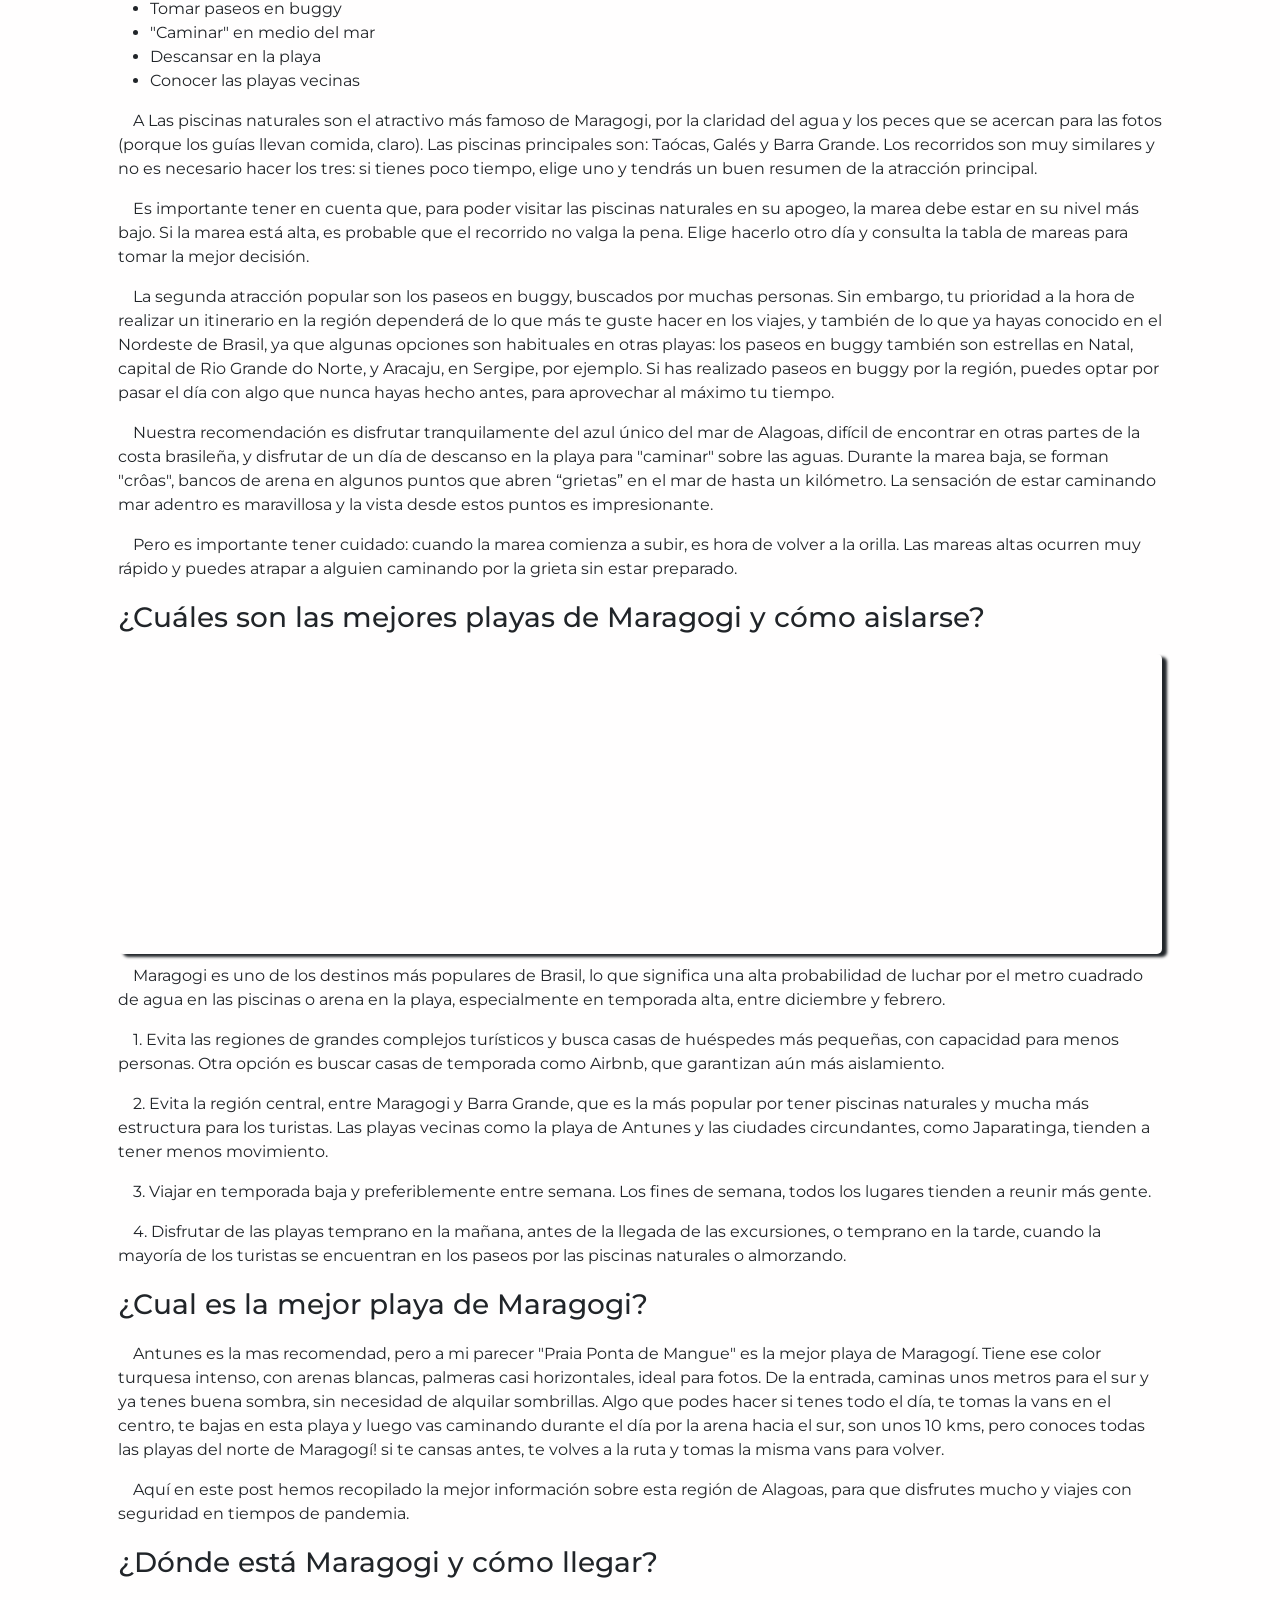
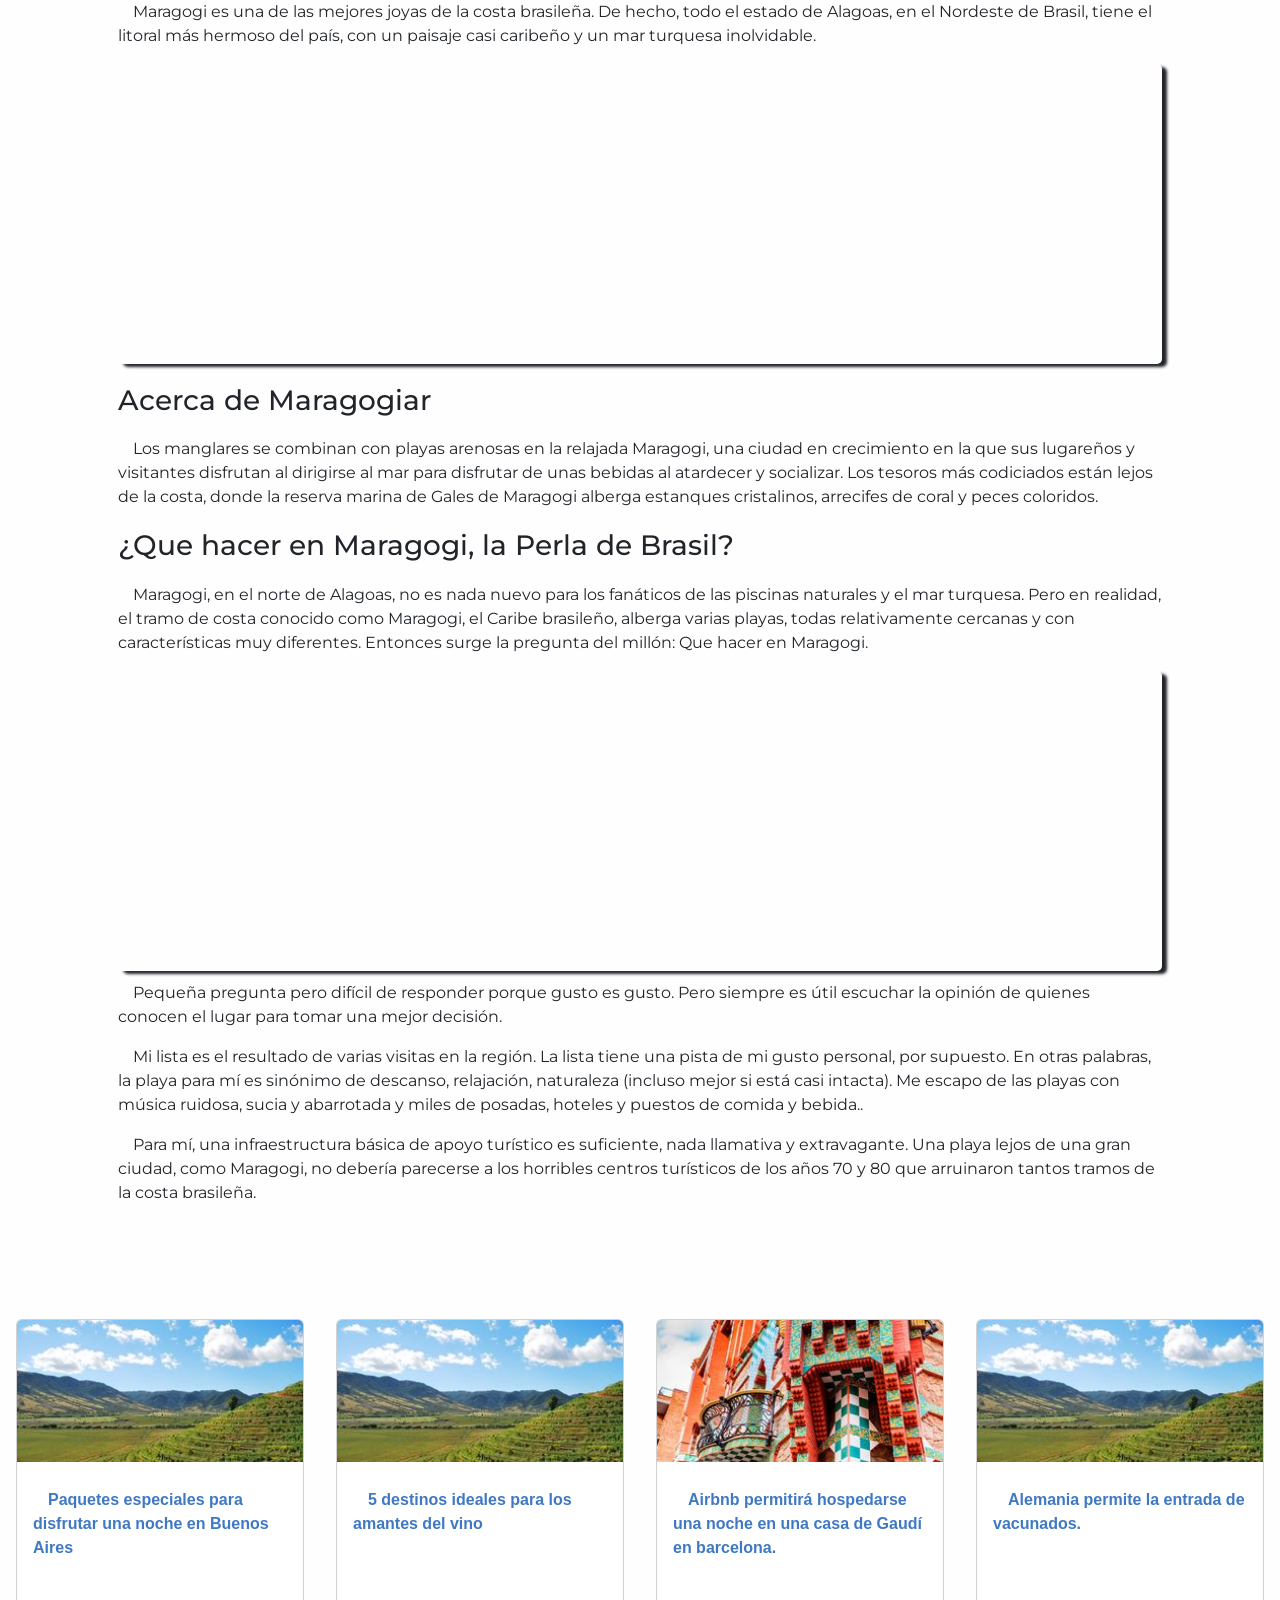
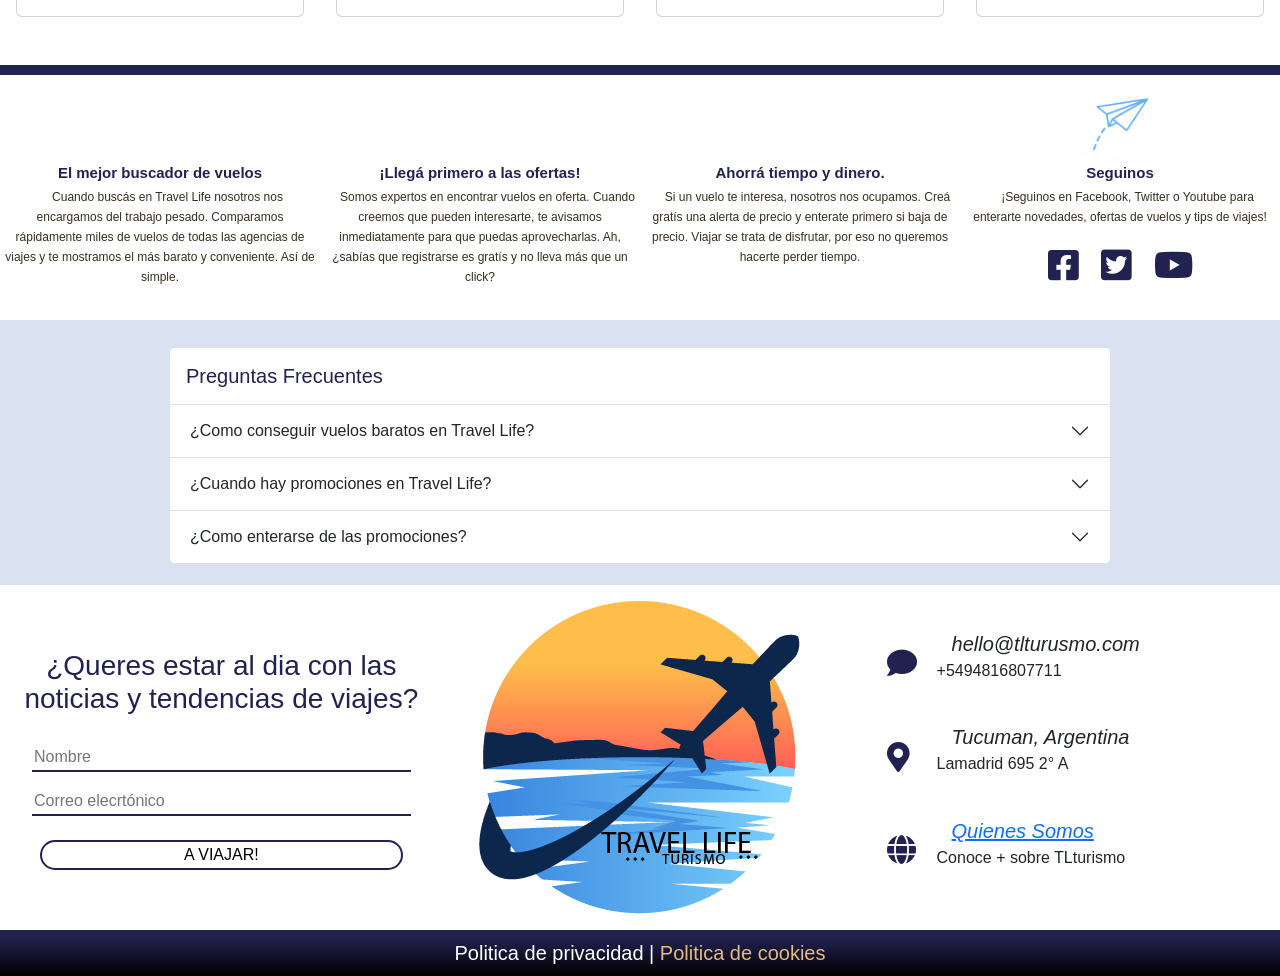
==== commit edd0e5de: "cambio imagnes" ====
--- a/noticias.html
+++ b/noticias.html
@@ -42,7 +42,7 @@
             <div class="collapse navbar-collapse" id="navbarSupportedContent">
                 <ul class="navbar-nav me-auto mb-2 ml-auto mb-lg-0">
                     <li class="nav-item  my-2 me-2 mx-lg-3">
-                        <a class="barra-link1" href="./blog.html">
+                        <a class="barra-link1" href="./index.html">
                             <i class="fas fa-blog"></i>
                             <b>Blog</b> </a>
                     </li>
@@ -254,7 +254,7 @@
         <div class=" d-flex  justify-content-center card-container flex-wrap">
 
             <div class="card ms-3 me-3 mb-5" style="width: 18rem;">
-                <img src="/cardsbuscar/imagecard1.jpg" class="card-img-top" alt="...">
+                <img src="/cardsbuscar/imagencard2.jpg" class="card-img-top" alt="...">
                 <div class="card-body">
                     <p class="card-text ">Paquetes especiales para disfrutar una noche en Buenos Aires</p><br>
 
@@ -282,7 +282,7 @@
 
 
             <div class="card ms-3 me-3 mb-5" style="width: 18rem;">
-                <img src="./cardsbuscar/imagecard4.jpg" class="card-img-top" alt="...">
+                <img src="./cardsbuscar/imagencard2.jpg" class="card-img-top" alt="...">
                 <div class="card-body">
                     <p class="card-text">Alemania permite la entrada de vacunados.</p>
 
